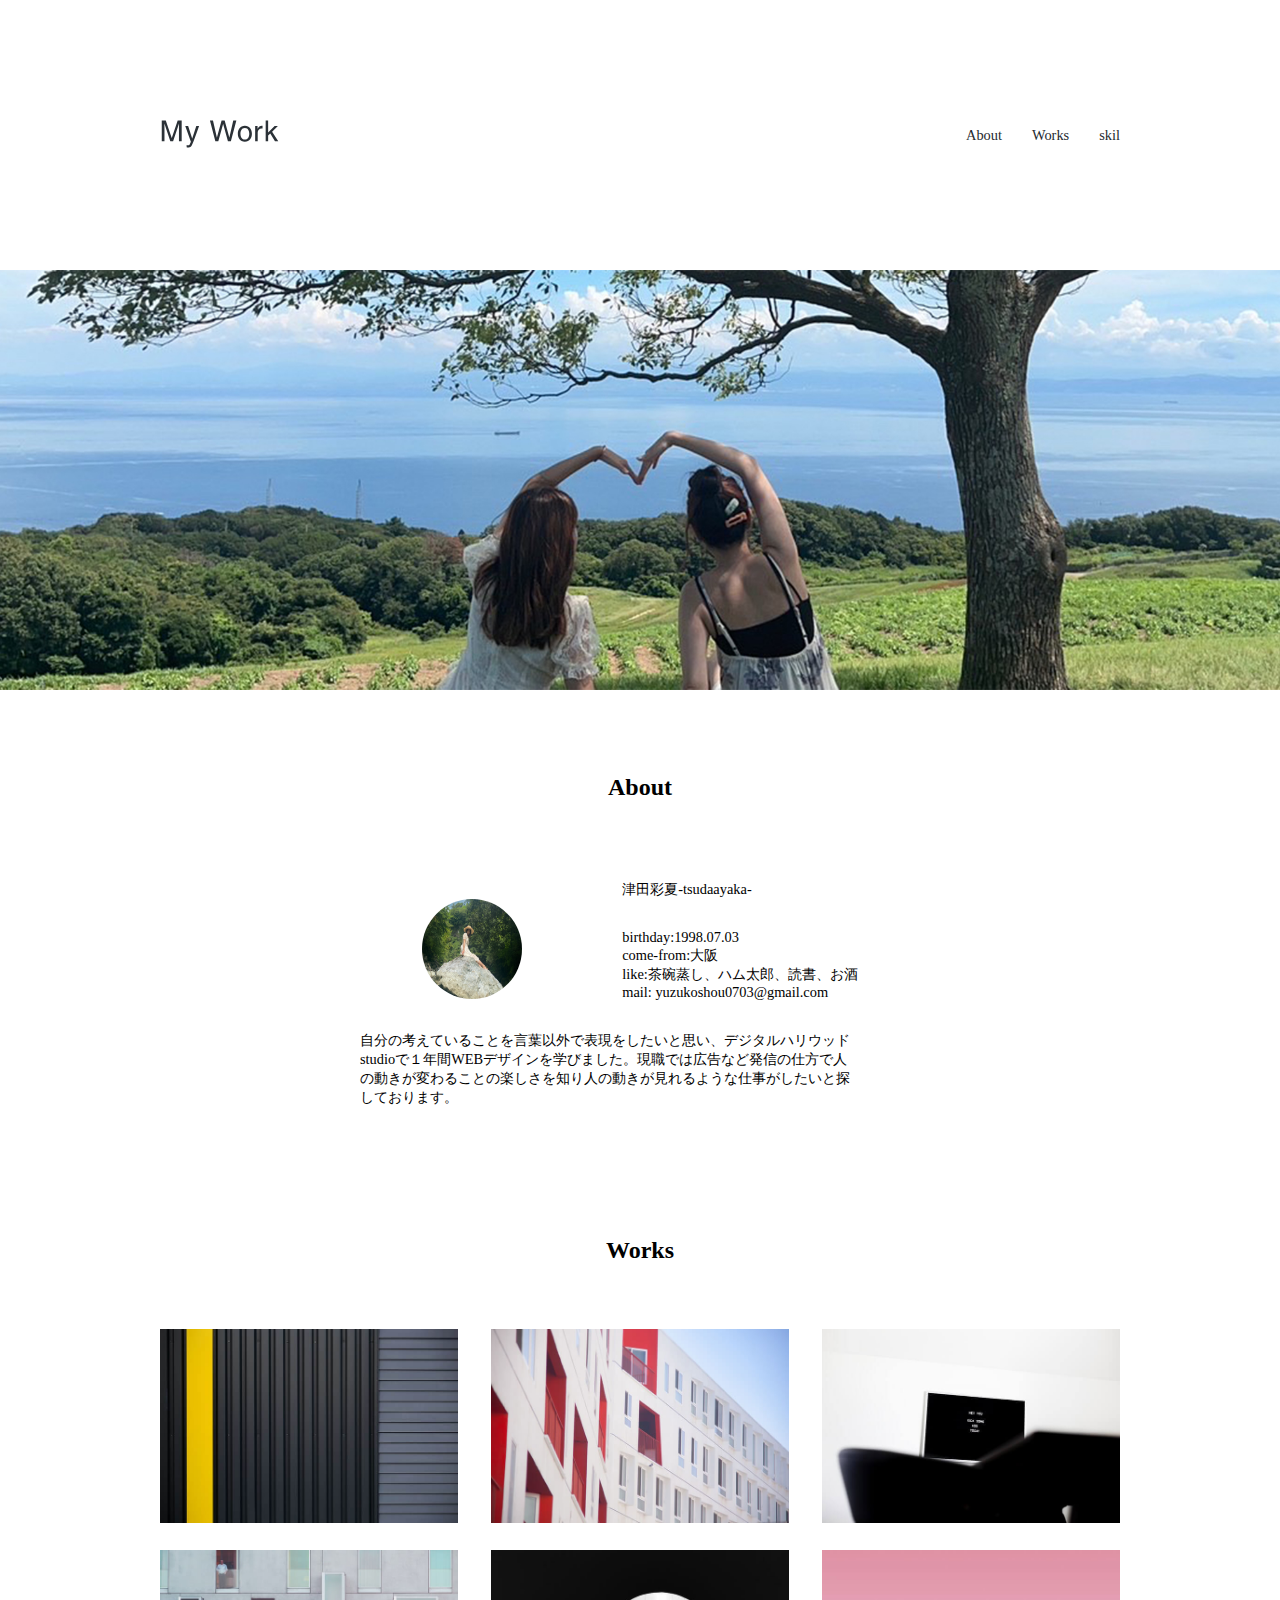
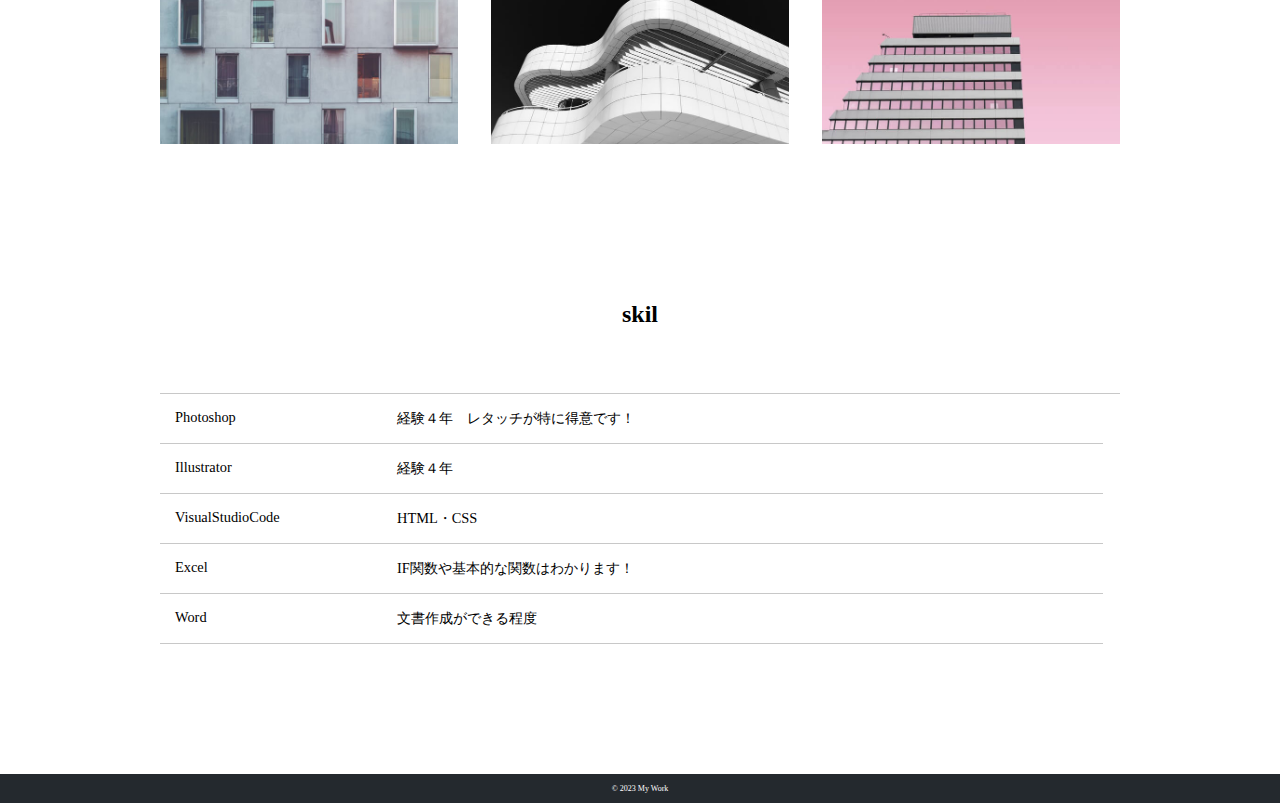
==== index.html @ ede9bb0b "初めてのコミット" ====
<!DOCTYPE html>
<html lang="ja">
<head>
    <meta charset="UTF-8">
    <meta http-equiv="X-UA-Compatible" content="IE=edge">
    <meta name="viewport" content="width=device-width, initial-scale=1.0">
    <title>Document</title>
    <link rel="stylesheet" href="css/styl.css">
</head>
<body>
<header id="header">
    <h1 class="site titel">
        <a href="index.html">
         <img src="img/logo.svg" alt="logo">
        </a>
    </h1>
    
    <nav>
        <ul>
            <li><a href="#about">About</a></li>
            <li><a href="#Works">Works</a></li>
            <li><a href="#skil">skil</a></li>
        </ul>
    </nav>
</header> 
<main>
    <div id="mainvisual">
        
      <img src="img/mainpictur.JPG" alt="メインビジュアル">
    </div>
    <section id="about" class="wrapper">
      <h2 class="sec-title">About</h2>
      <div class="content">
        <img src="img/icon.jpg" alt="">
      <ul>
          <li>津田彩夏-tsudaayaka-</li>
          <li>birthday:1998.07.03</li>
          <li>come-from:大阪</li>
          <li>like:茶碗蒸し、ハム太郎、読書、お酒</il>
          <li>mail: yuzukoshou0703@gmail.com</li>
      </ul>
      </div>

      <p>
        自分の考えていることを言葉以外で表現をしたいと思い、デジタルハリウッド<br>
        studioで１年間WEBデザインを学びました。現職では広告など発信の仕方で人<br>
        の動きが変わることの楽しさを知り人の動きが見れるような仕事がしたいと探<br>
        しております。
      </p>
    </section>
    <section id="works" class="wrapper">
        <h2 class="sec-title">Works</h2>
        <ul>
            <li>
                <img src="img/works1.jpg" ale="ワーク１">
            </li>
            <li>
                <img src="img/works2.jpg" alt="ワーク２">
            </li>
            <li>
                <img src="img/works3.jpg" alt="ワーク３">
            </li>
            <li>
                <img src="img/works4.jpg" alt="ワーク４">
            </li>
            <li>
                <img src="img/works5.jpg" alt="ワーク５">
            </li>
            <li>
                <img src="img/works6.jpg" alt="ワーク６">
            </li>
        </ul>
    </section>
    <section id="skil" class="wrapper">
        <h2 class="sec-title">skil</h2>
        <dl>
            <dt>Photoshop</dt>
            <dd> 経験４年　レタッチが特に得意です！</dd>
            <dt>Illustrator</dt>
            <dd>経験４年</dd>
            <dt>VisualStudioCode</dt>
            <dd>HTML・CSS</dd>
            <dt>Excel</dt>
            <dd>IF関数や基本的な関数はわかります！</dd>
            <dt>Word</dt>
            <dd>文書作成ができる程度</dd>
        </dl>

    </section>
</main>
<footer id="footer">
<p>© 2023 My Work</p>
</footer>
</body>
</html>
---- css/styl.css ----
@charset "utf-8";

body{
    margin: 0;
}
#header{
    max-width: 960px;
    display: flex;
    justify-content: space-between;
    align-items: center;
    height: 270px;
    margin:0 auto;
    padding: 0 4%;
    
}

#header li{
    font-size: 0.9rem;
    margin-left: 30px;
}

li{
    list-style: none;
}

#header li a{
    color: #24292e;
}

a{
    text-decoration: none;
}
#header ul{
    display: flex;
    padding: 10px 0;
}

#header li img.icon{
    width: 20px;
}
.site title{
    line-height: 1px;
}

.wrapper{
    max-width: 960px;
    margin: 0 auto 130px auto;
    font-size: 0.9rem;
    padding: 0 4%;
}


#mainvisual{
    margin-bottom: 80px;
}

#mainvisual img{
width: 100%;
max-width: 1920px;
height: 420px;
object-fit: cover;
}

.sec-title{
    font-size: 1.5rem;
    text-align: center;
    margin-bottom: 65px;
}
#about img {
    width: 100px;
    height: 100px;
    border-radius: 50%;
    margin-right: 100px;
}
#about .content {
    display: flex;
    justify-content: center;
    align-items: center;
}
#about li:first-child{
    margin-bottom: 30px;
}

#about p {
    text-align: justify;
    margin: 0 200px;
}

#about ul{
    margin-bottom: 30px;
    padding: 0;
}

#works ul{
    display: flex;
    justify-content: space-between;
    flex-wrap: wrap;
    margin-bottom: 50px;
    padding: 0;

}

#works li{
    width: 31%;
    margin-bottom: 23px;
}

img{
    max-width: 100%;

}

#skil dl{
display: flex;
flex-wrap: wrap;
border-top: solid 1px #c8c8c8;
margin-bottom: 20px;
}

#skil dt{
    width: 20%;
    border-bottom: solid 1px #c8c8c8;
    padding: 15px;
}

#skil dd{
    width: 72%;
    border-bottom: solid 1px #c8c8c8;
    padding: 15px;
    margin: 0%;
}


#footer{
    background-color: #24292e;
    color: #fff;
    font-size: 0.5rem;
    padding: 10px 20px;
    text-align: center;
}

p{
    margin: 0;
}
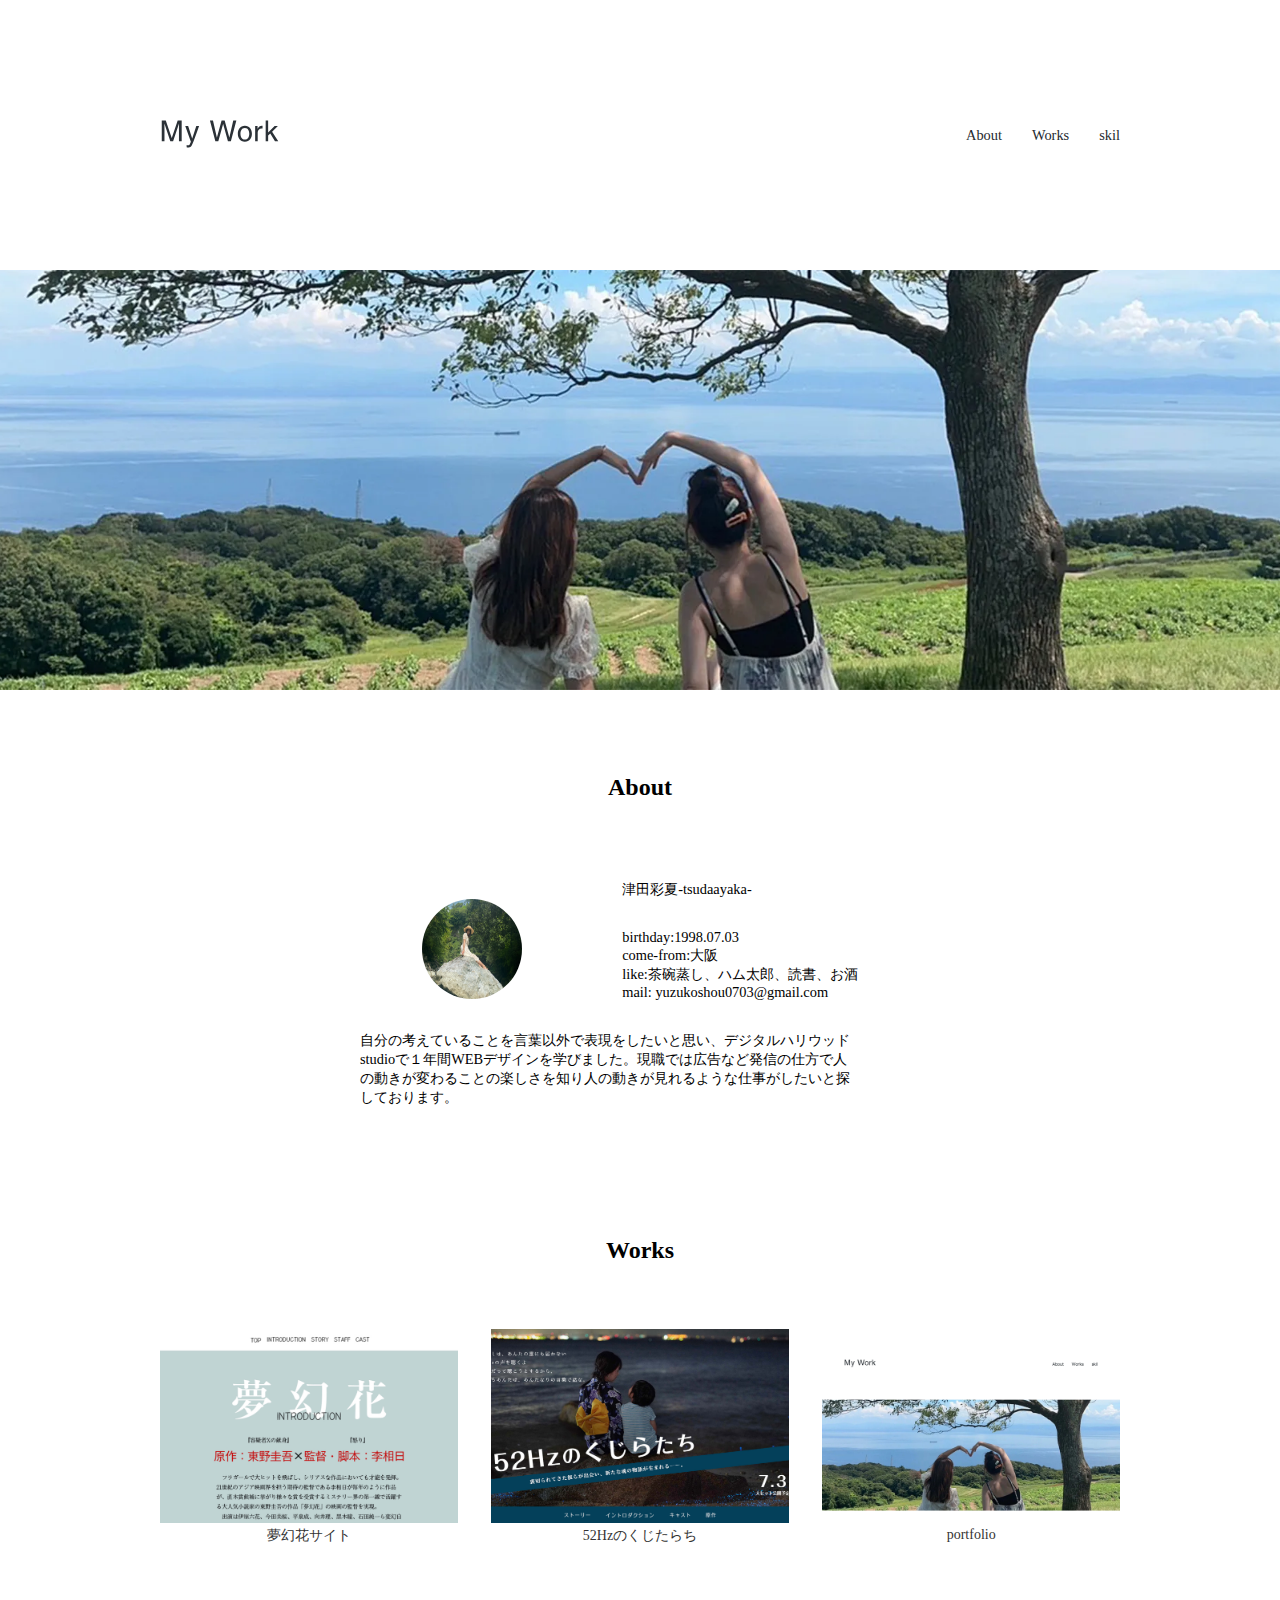
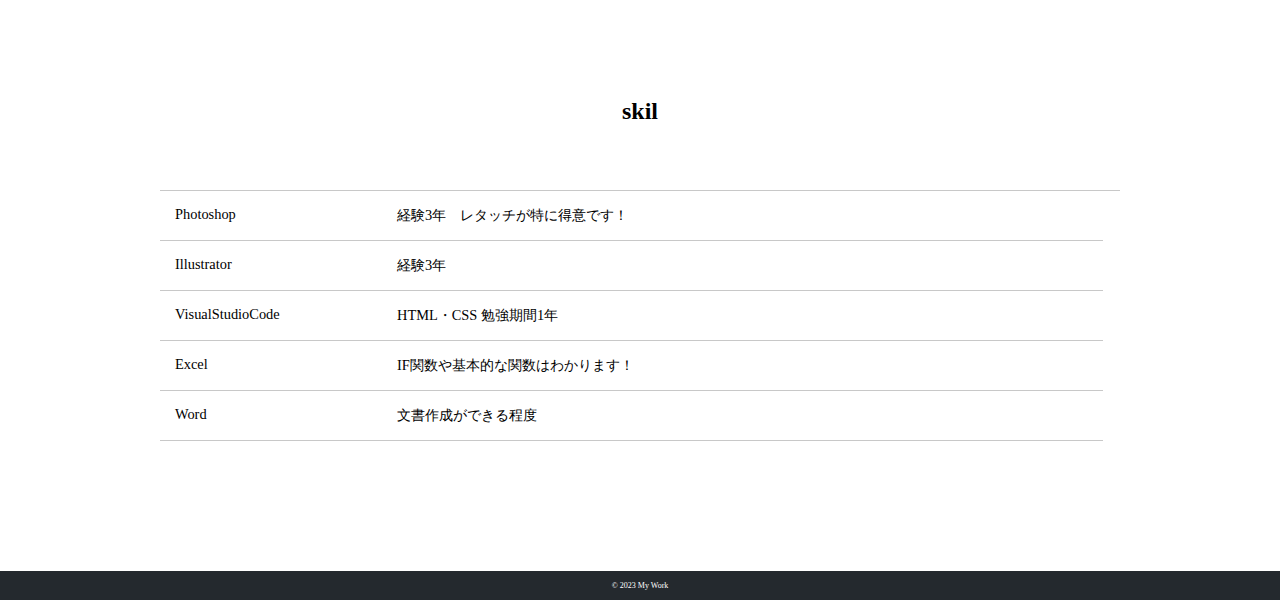
==== commit 8a8fedab: "上書き" ====
--- a/index.html
+++ b/index.html
@@ -4,7 +4,7 @@
     <meta charset="UTF-8">
     <meta http-equiv="X-UA-Compatible" content="IE=edge">
     <meta name="viewport" content="width=device-width, initial-scale=1.0">
-    <title>Document</title>
+    <title>portfolio</title>
     <link rel="stylesheet" href="css/styl.css">
 </head>
 <body>
@@ -18,7 +18,7 @@
     <nav>
         <ul>
             <li><a href="#about">About</a></li>
-            <li><a href="#Works">Works</a></li>
+            <li><a href="#works">Works</a></li>
             <li><a href="#skil">skil</a></li>
         </ul>
     </nav>
@@ -26,12 +26,12 @@
 <main>
     <div id="mainvisual">
         
-      <img src="img/mainpictur.JPG" alt="メインビジュアル">
+      <img src="img/mainpictur.webp" alt="メインビジュアル">
     </div>
     <section id="about" class="wrapper">
       <h2 class="sec-title">About</h2>
       <div class="content">
-        <img src="img/icon.jpg" alt="">
+        <img src="img/icon.webp" alt="">
       <ul>
           <li>津田彩夏-tsudaayaka-</li>
           <li>birthday:1998.07.03</li>
@@ -52,34 +52,35 @@
         <h2 class="sec-title">Works</h2>
         <ul>
             <li>
-                <img src="img/works1.jpg" ale="ワーク１">
+                <div class="readmore">
+                <img src="img/img01.jpg" ale="ワーク１">
+                <a href="夢幻花.html">夢幻花サイト</a>
+                </div>
             </li>
             <li>
-                <img src="img/works2.jpg" alt="ワーク２">
+                <div class="readmore">
+                <img src="img/img02.jpg" alt="ワーク２">
+                <a href="52Hzのくじらたち.html">52Hzのくじたらち</a>
+            </div>
             </li>
             <li>
-                <img src="img/works3.jpg" alt="ワーク３">
+                <div class="readmore">
+                <img src="img/img03.jpg" alt="ワーク３">
+                <a href="#">portfolio</a>
+            </div>
             </li>
-            <li>
-                <img src="img/works4.jpg" alt="ワーク４">
-            </li>
-            <li>
-                <img src="img/works5.jpg" alt="ワーク５">
-            </li>
-            <li>
-                <img src="img/works6.jpg" alt="ワーク６">
-            </li>
+           
         </ul>
     </section>
     <section id="skil" class="wrapper">
         <h2 class="sec-title">skil</h2>
         <dl>
             <dt>Photoshop</dt>
-            <dd> 経験４年　レタッチが特に得意です！</dd>
+            <dd> 経験3年　レタッチが特に得意です！</dd>
             <dt>Illustrator</dt>
-            <dd>経験４年</dd>
+            <dd>経験3年</dd>
             <dt>VisualStudioCode</dt>
-            <dd>HTML・CSS</dd>
+            <dd>HTML・CSS 勉強期間1年</dd>
             <dt>Excel</dt>
             <dd>IF関数や基本的な関数はわかります！</dd>
             <dt>Word</dt>
--- a/css/styl.css
+++ b/css/styl.css
@@ -105,6 +105,27 @@
     margin-bottom: 23px;
 }
 
+.readmore {
+    font-size: 0.875rem;
+    text-align: center;
+}
+.readmore a {
+    padding-bottom: 1px;
+    color: #333;
+    position: relative;
+}
+
+readmore a::after {
+    content: '';
+    position: absolute;
+    height: 1px;
+    width: 100%;
+    left: 0;
+    bottom: 0;
+    background: #333;
+    transition: all 200ms ease;
+}
+
 img{
     max-width: 100%;
 
@@ -141,4 +162,5 @@
 
 p{
     margin: 0;
-}+}
+
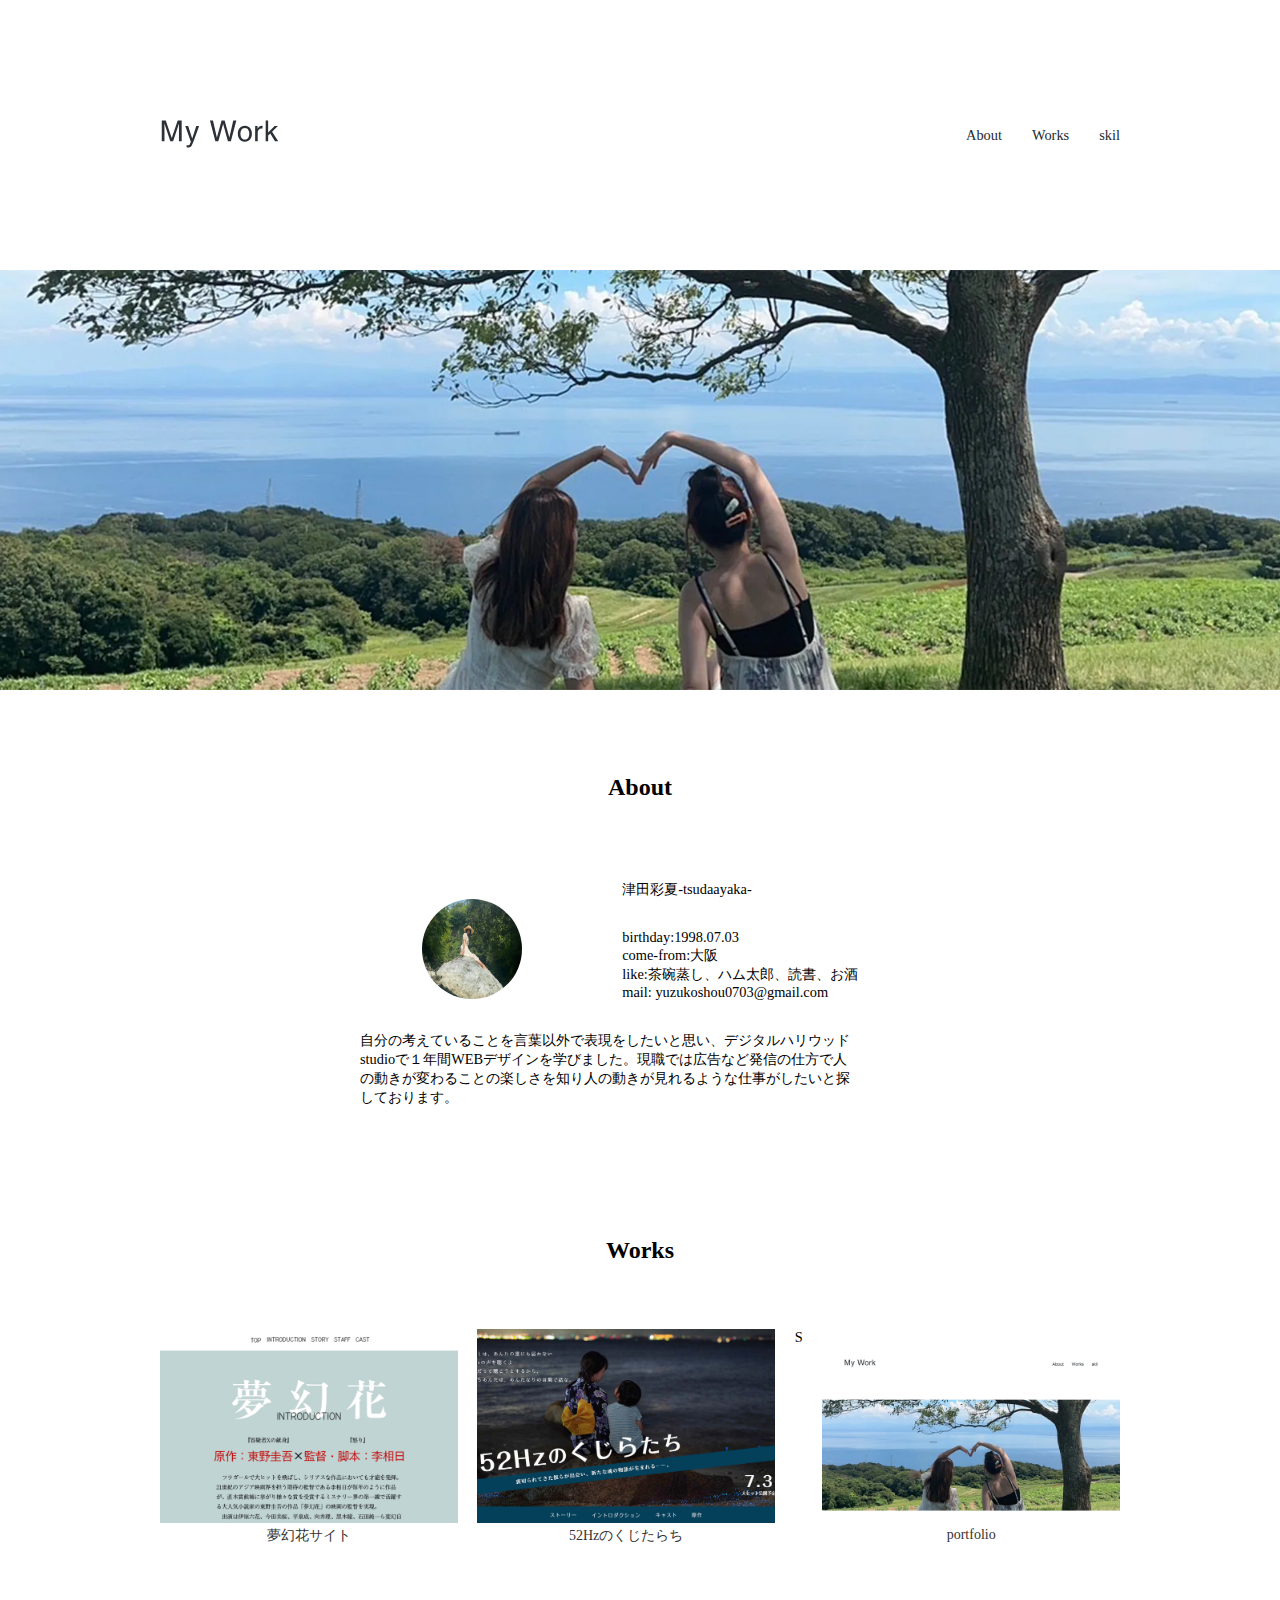
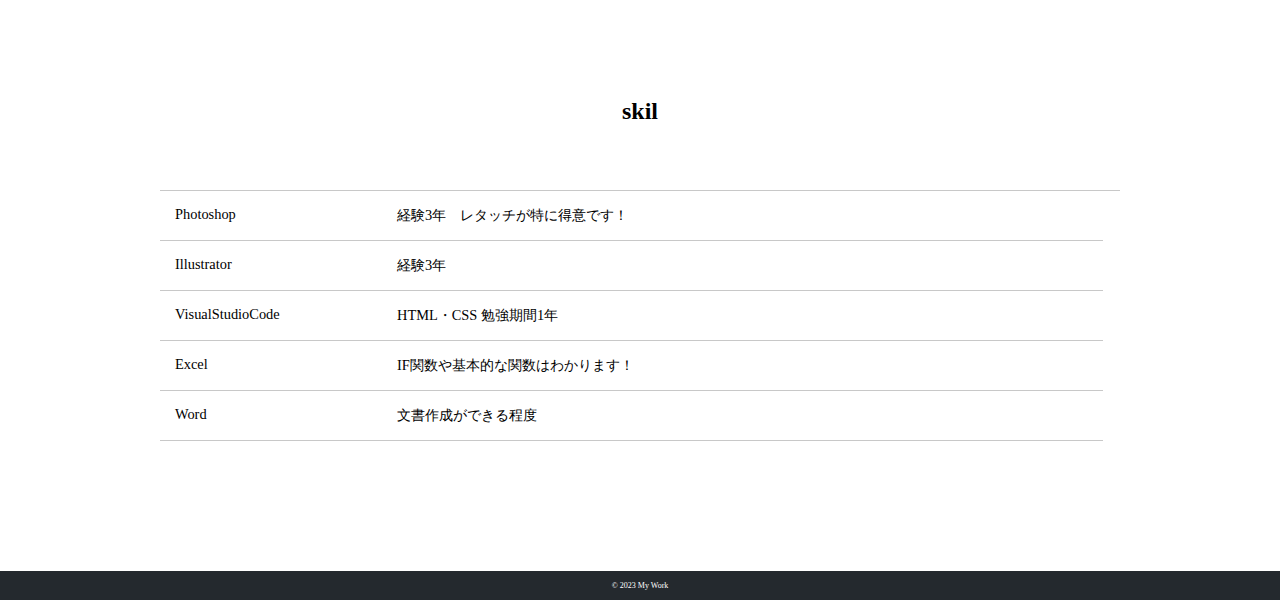
==== commit 3539d5cd: "別タブで開けるように" ====
--- a/index.html
+++ b/index.html
@@ -54,15 +54,15 @@
             <li>
                 <div class="readmore">
                 <img src="img/img01.jpg" ale="ワーク１">
-                <a href="夢幻花.html">夢幻花サイト</a>
+                <a target="_blank" href="夢幻花.html">夢幻花サイト</a>
                 </div>
             </li>
             <li>
                 <div class="readmore">
                 <img src="img/img02.jpg" alt="ワーク２">
-                <a href="52Hzのくじらたち.html">52Hzのくじたらち</a>
+                <a target="_blank" href="52Hzのくじらたち.html">52Hzのくじたらち</a>
             </div>
-            </li>
+            </li>S
             <li>
                 <div class="readmore">
                 <img src="img/img03.jpg" alt="ワーク３">
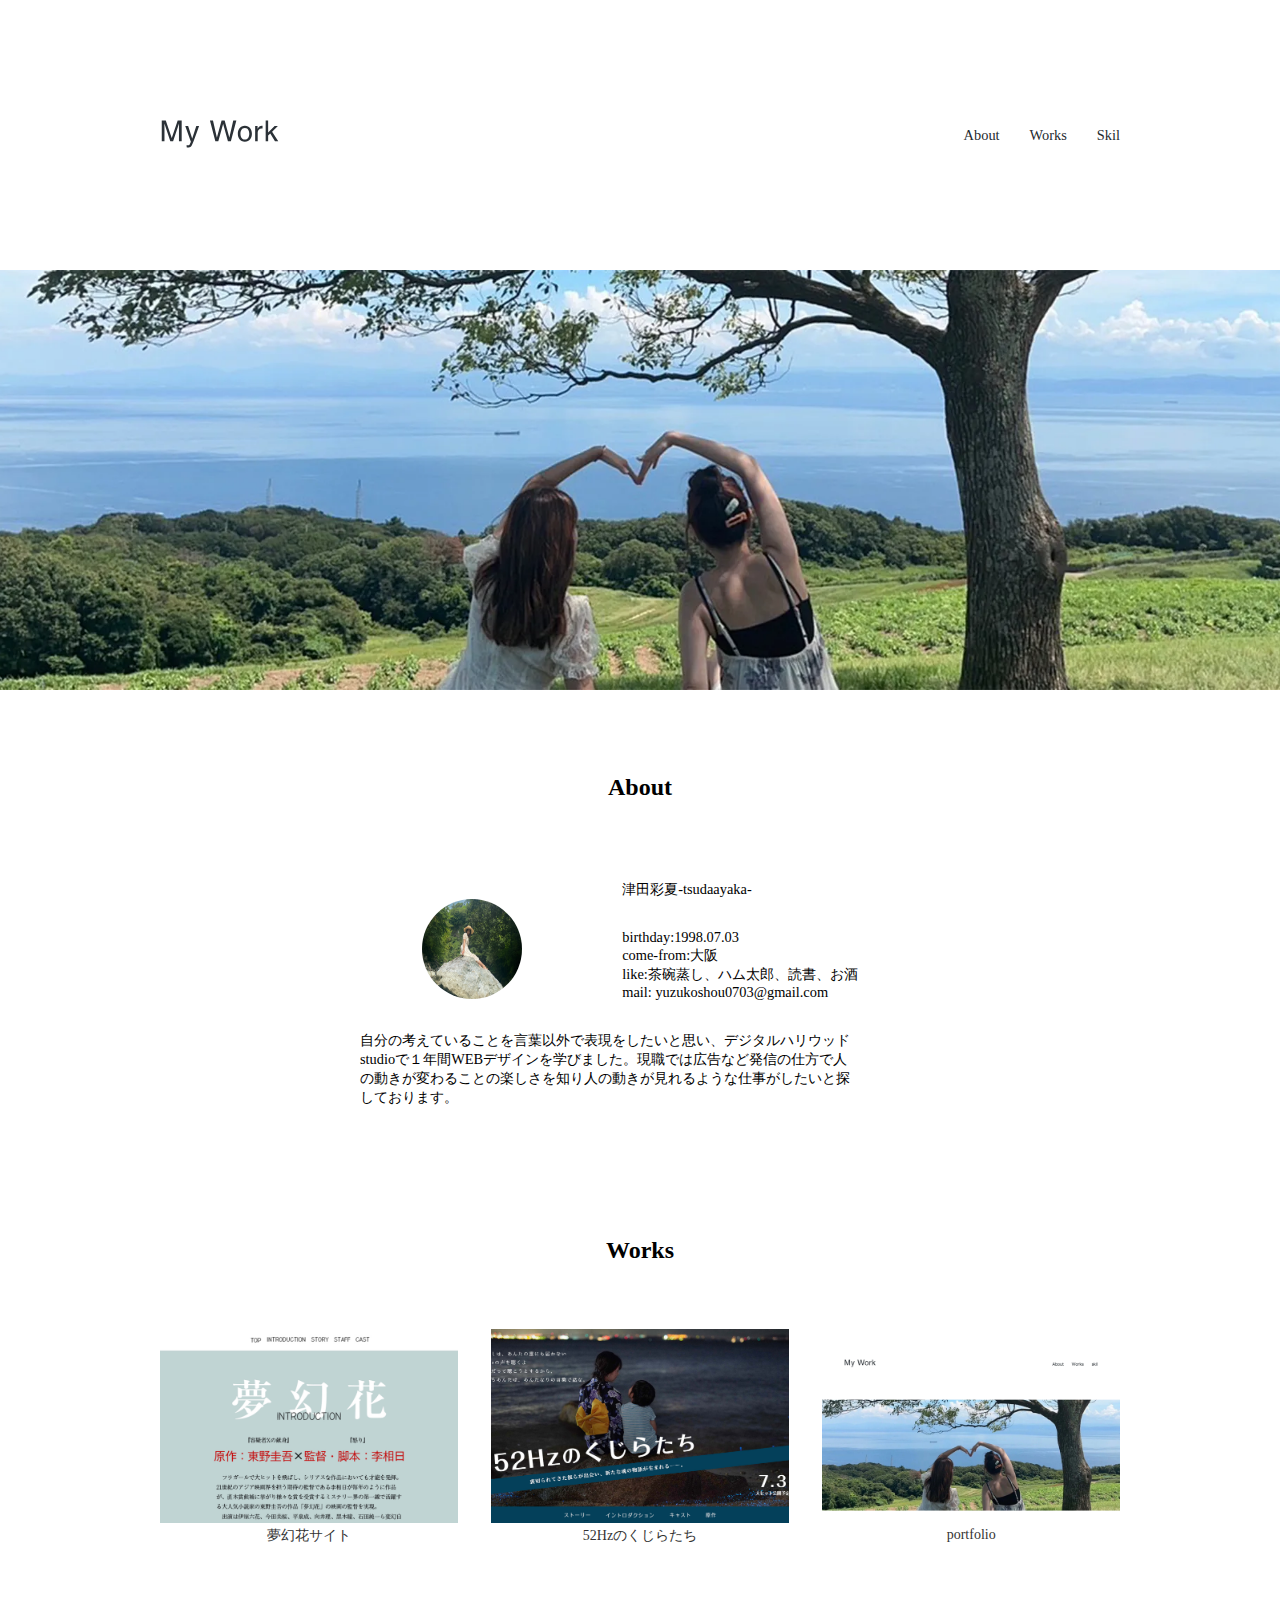
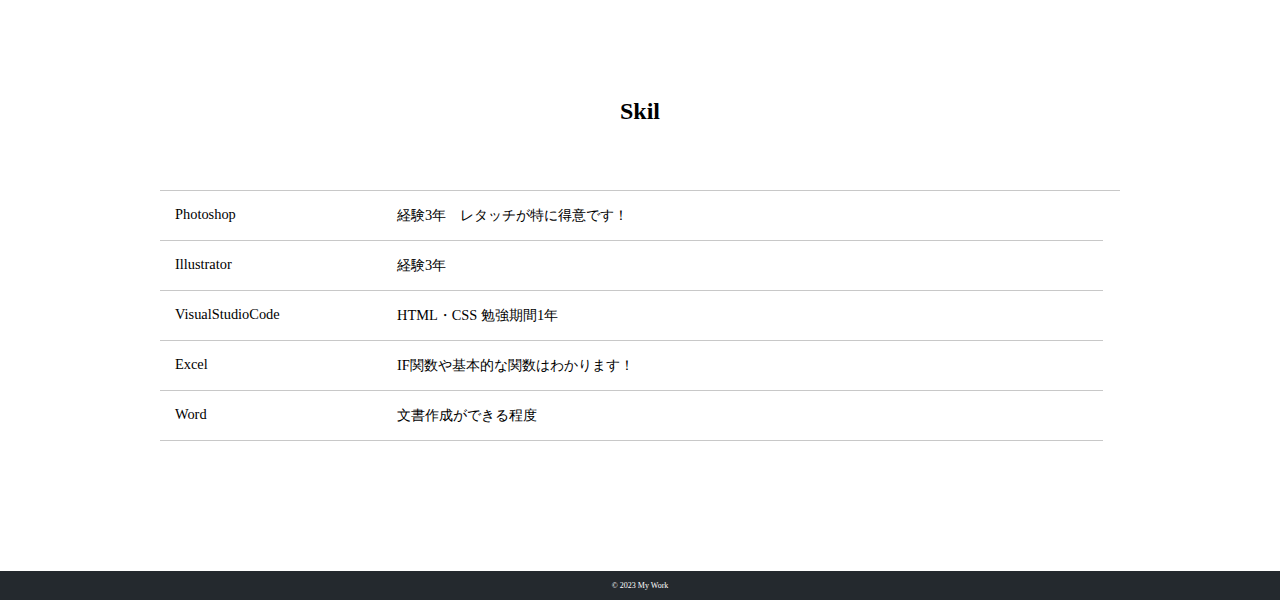
==== commit 3f035be4: "修正" ====
--- a/index.html
+++ b/index.html
@@ -19,7 +19,7 @@
         <ul>
             <li><a href="#about">About</a></li>
             <li><a href="#works">Works</a></li>
-            <li><a href="#skil">skil</a></li>
+            <li><a href="#skil">Skil</a></li>
         </ul>
     </nav>
 </header> 
@@ -60,9 +60,9 @@
             <li>
                 <div class="readmore">
                 <img src="img/img02.jpg" alt="ワーク２">
-                <a target="_blank" href="52Hzのくじらたち.html">52Hzのくじたらち</a>
+                <a target="_blank" href="52Hzのくじらたち.html">52Hzのくじらたち</a>
             </div>
-            </li>S
+            </li>
             <li>
                 <div class="readmore">
                 <img src="img/img03.jpg" alt="ワーク３">
@@ -73,7 +73,7 @@
         </ul>
     </section>
     <section id="skil" class="wrapper">
-        <h2 class="sec-title">skil</h2>
+        <h2 class="sec-title">Skil</h2>
         <dl>
             <dt>Photoshop</dt>
             <dd> 経験3年　レタッチが特に得意です！</dd>
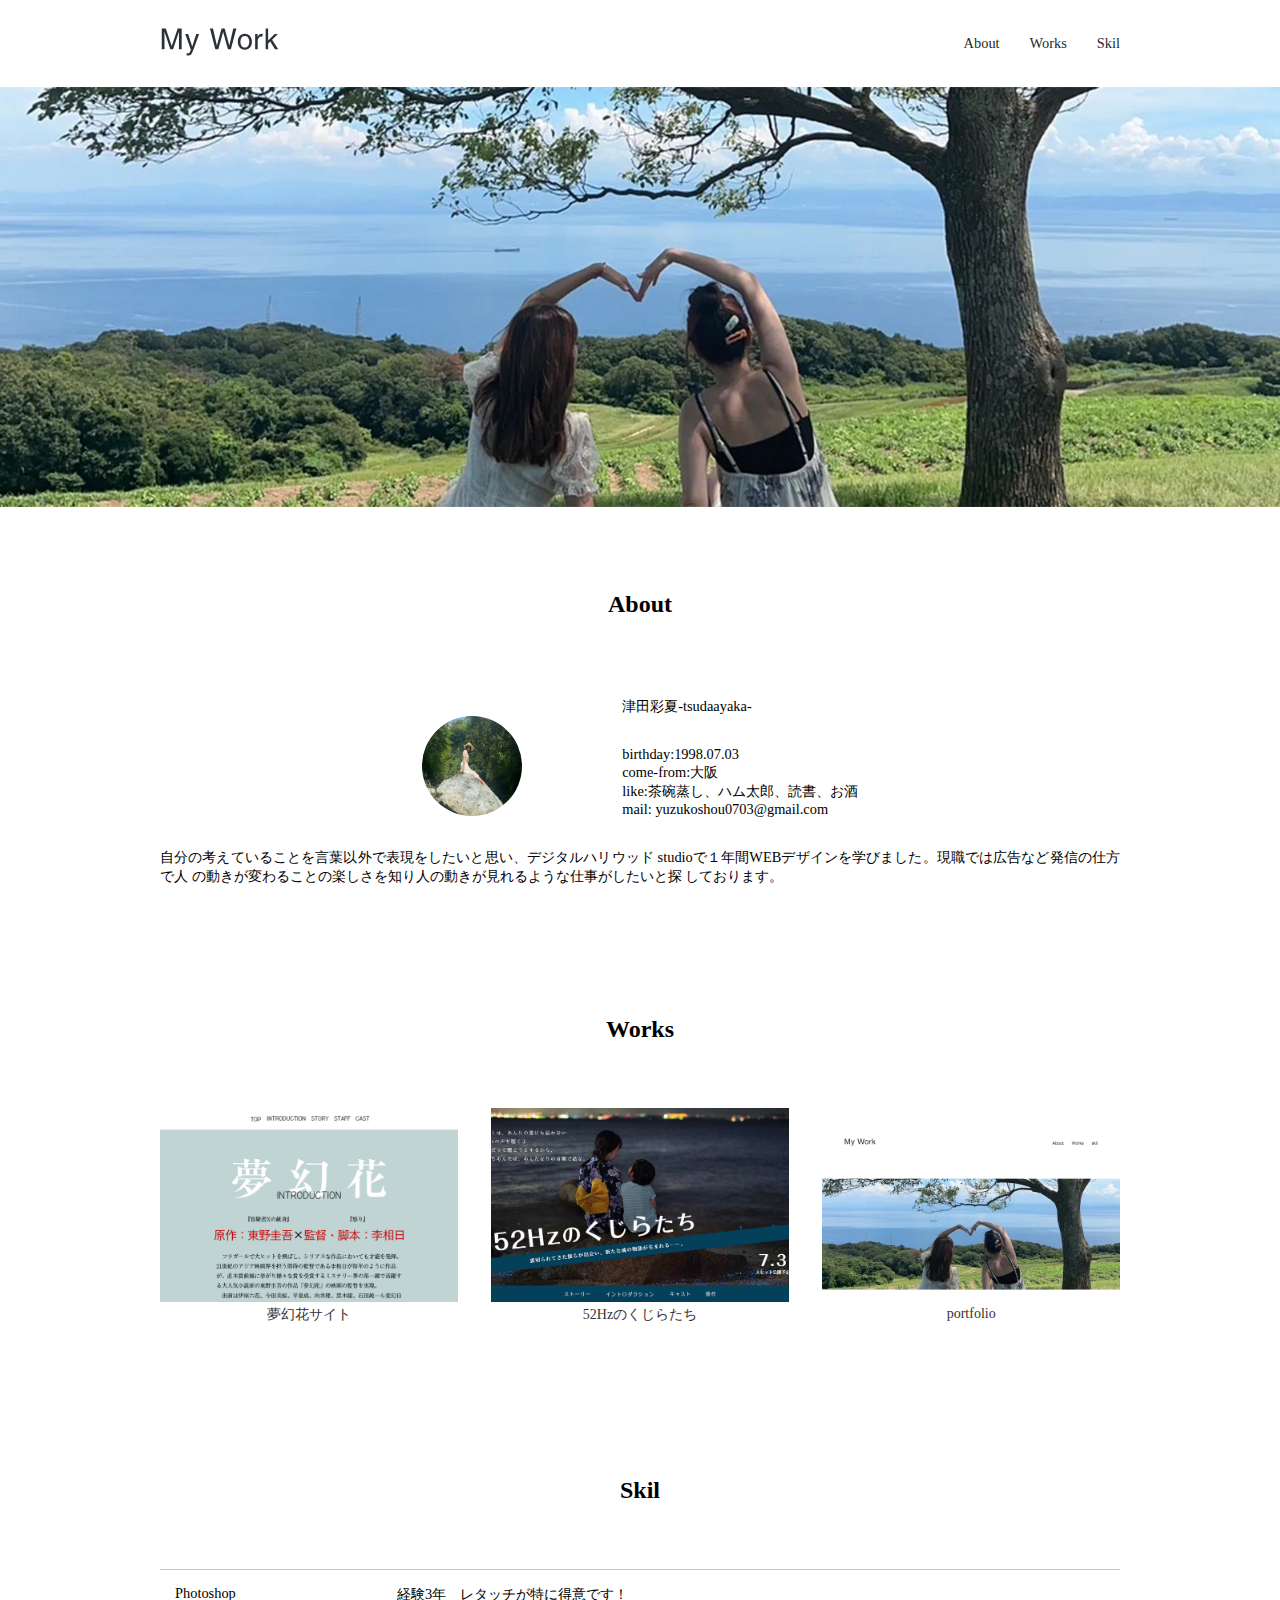
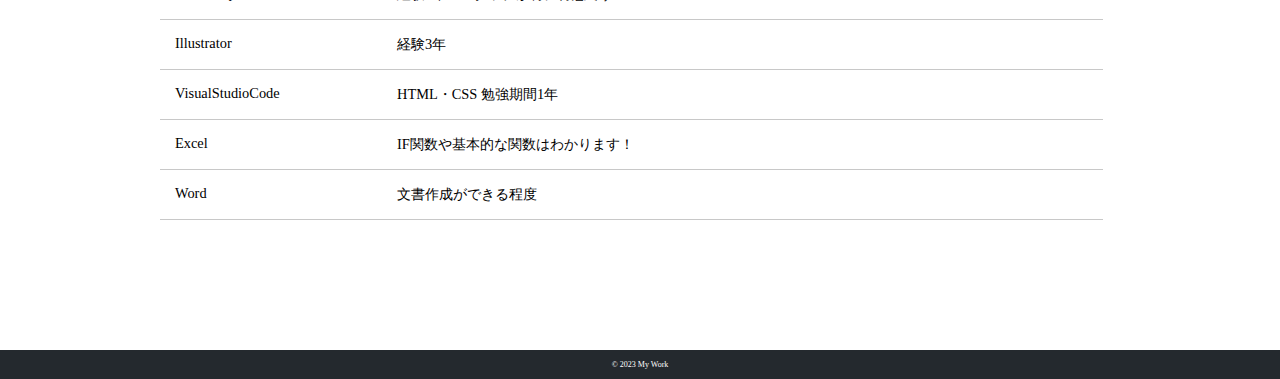
==== commit 7f1ac0d9: "修正" ====
--- a/index.html
+++ b/index.html
@@ -42,11 +42,12 @@
       </div>
 
       <p>
-        自分の考えていることを言葉以外で表現をしたいと思い、デジタルハリウッド<br>
-        studioで１年間WEBデザインを学びました。現職では広告など発信の仕方で人<br>
-        の動きが変わることの楽しさを知り人の動きが見れるような仕事がしたいと探<br>
+        自分の考えていることを言葉以外で表現をしたいと思い、デジタルハリウッド
+        studioで１年間WEBデザインを学びました。現職では広告など発信の仕方で人
+        の動きが変わることの楽しさを知り人の動きが見れるような仕事がしたいと探
         しております。
       </p>
+    </div>
     </section>
     <section id="works" class="wrapper">
         <h2 class="sec-title">Works</h2>
--- a/css/styl.css
+++ b/css/styl.css
@@ -8,7 +8,7 @@
     display: flex;
     justify-content: space-between;
     align-items: center;
-    height: 270px;
+    height: auto;
     margin:0 auto;
     padding: 0 4%;
     
@@ -83,7 +83,7 @@
 
 #about p {
     text-align: justify;
-    margin: 0 200px;
+    margin: auto;
 }
 
 #about ul{
@@ -164,3 +164,4 @@
     margin: 0;
 }
 
+
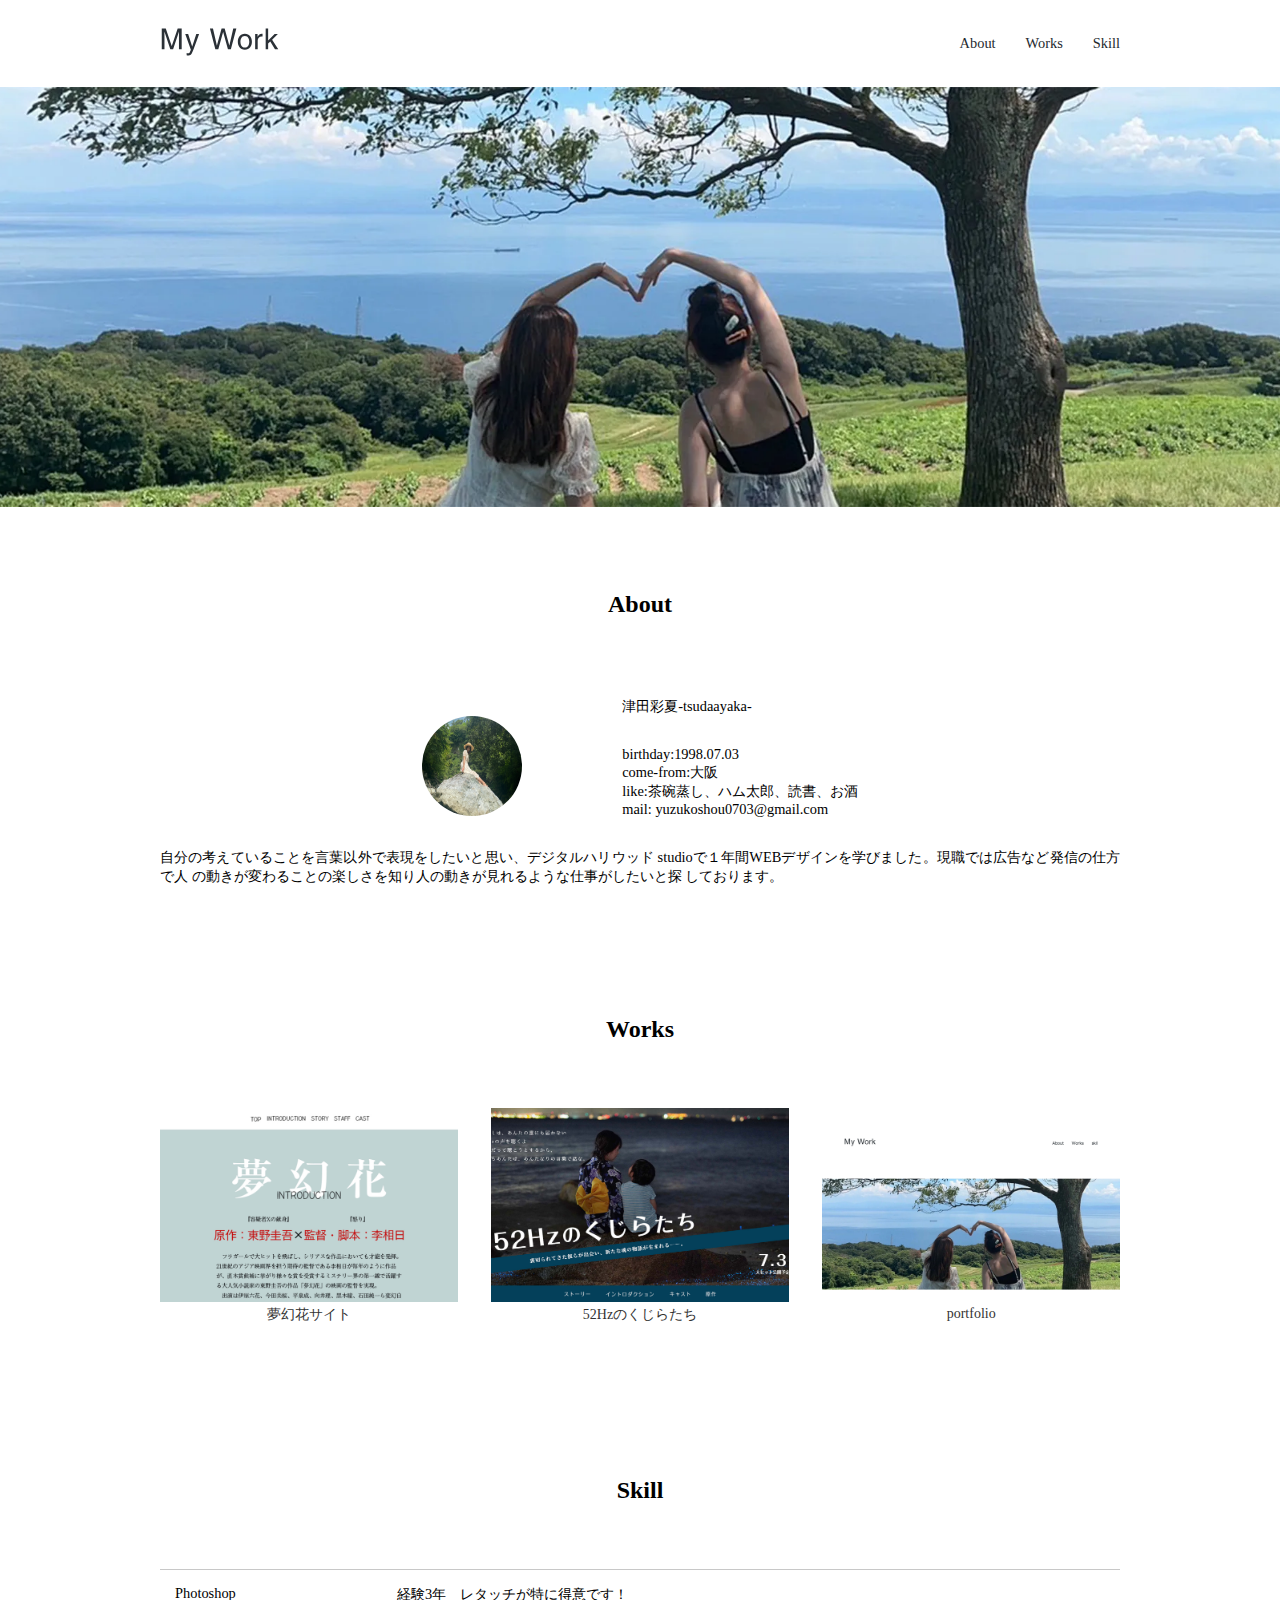
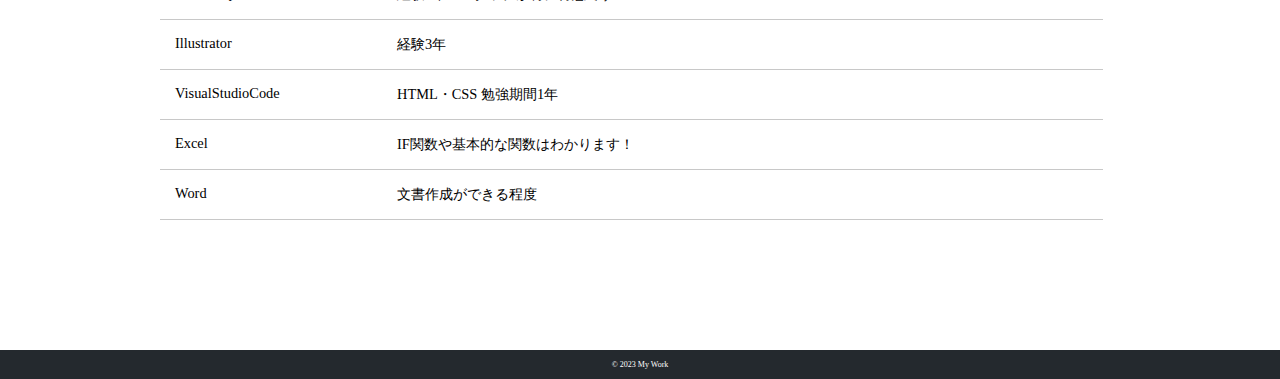
==== commit 047b9047: "修正" ====
--- a/index.html
+++ b/index.html
@@ -19,7 +19,7 @@
         <ul>
             <li><a href="#about">About</a></li>
             <li><a href="#works">Works</a></li>
-            <li><a href="#skil">Skil</a></li>
+            <li><a href="#skil">Skill</a></li>
         </ul>
     </nav>
 </header> 
@@ -74,7 +74,7 @@
         </ul>
     </section>
     <section id="skil" class="wrapper">
-        <h2 class="sec-title">Skil</h2>
+        <h2 class="sec-title">Skill</h2>
         <dl>
             <dt>Photoshop</dt>
             <dd> 経験3年　レタッチが特に得意です！</dd>
